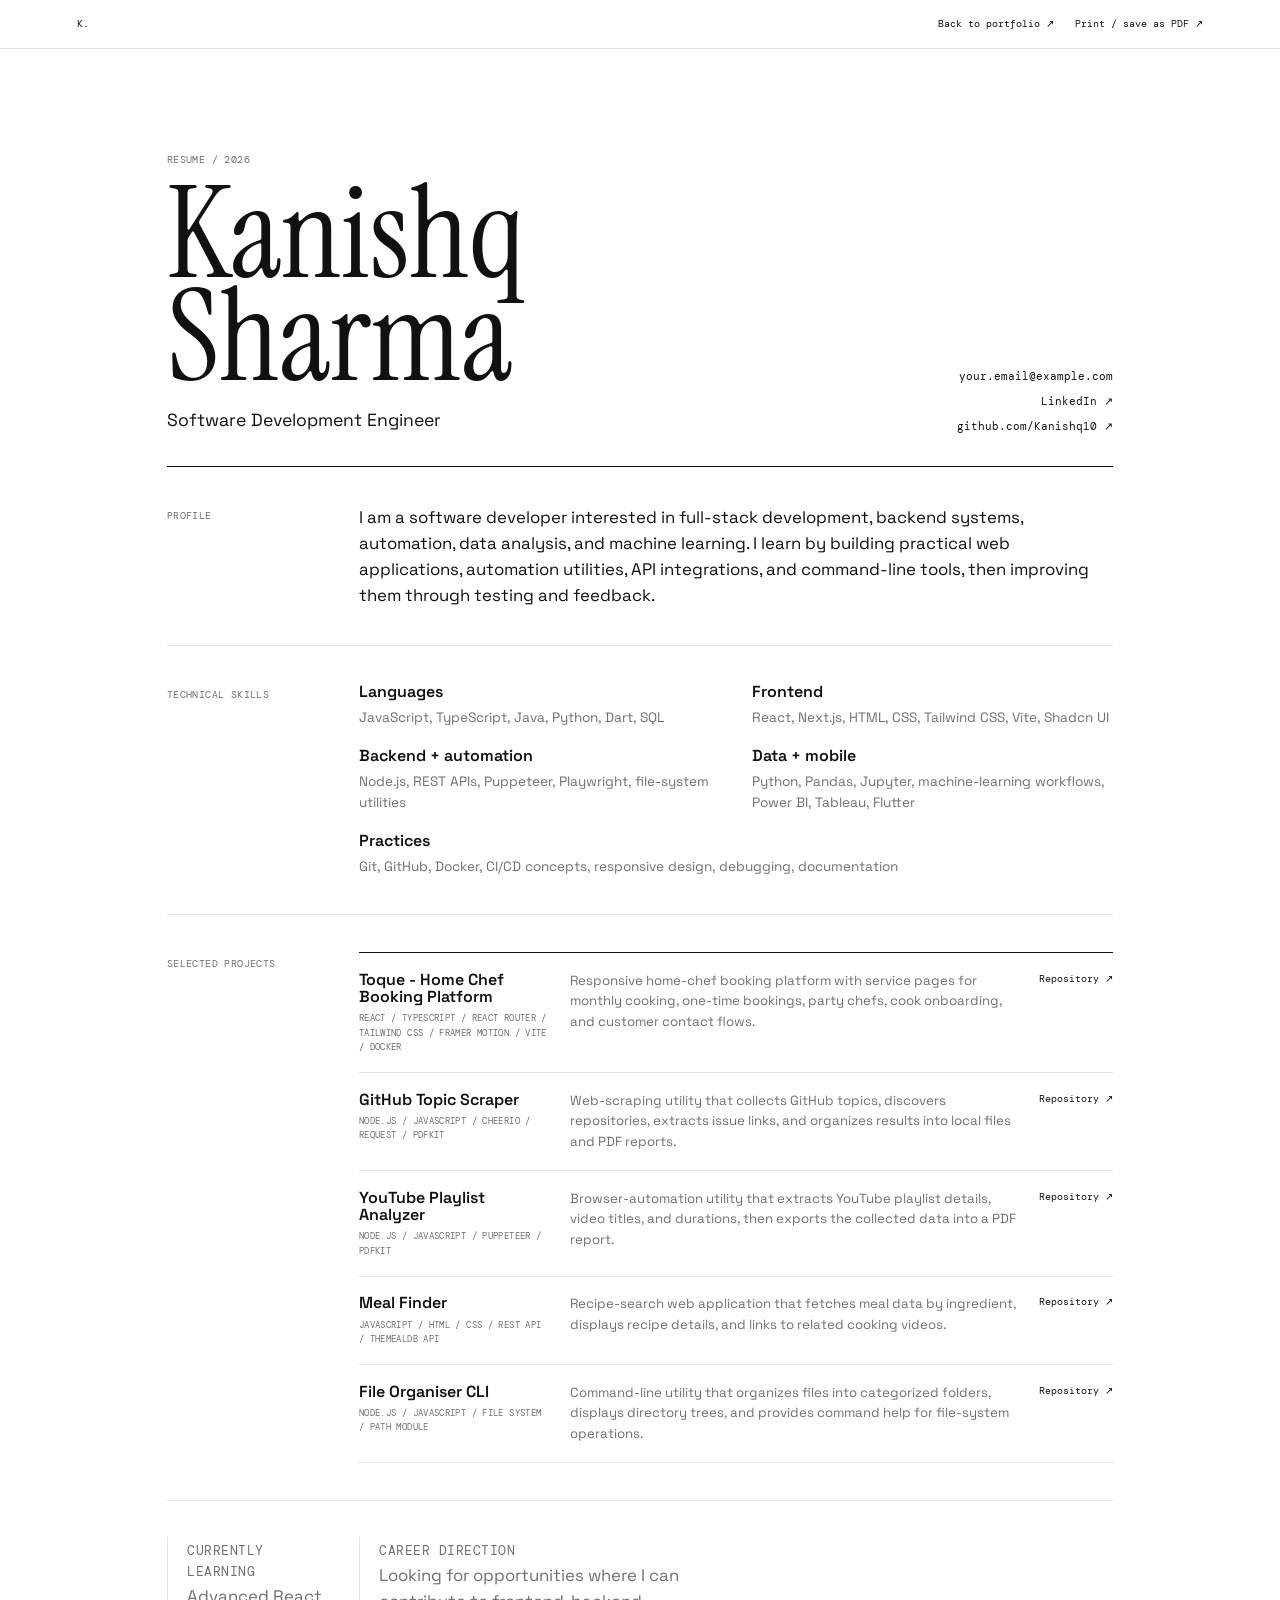
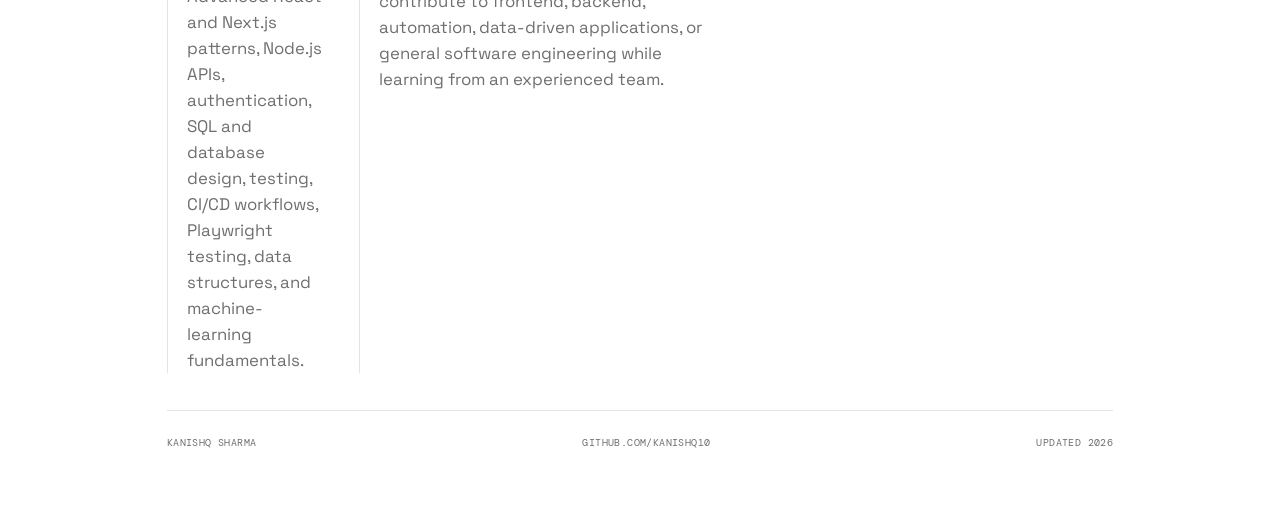
==== resume.html @ d42fa57b "Create portfolio" ====
<!doctype html>
<html lang="en">

<head>
    <meta charset="UTF-8">
    <meta name="viewport" content="width=device-width, initial-scale=1.0">
    <meta name="description" content="Resume of Kanishq Sharma, a software development engineer exploring full-stack development, automation, and data.">
    <title>Kanishq Sharma | Resume</title>
    <link rel="preconnect" href="https://fonts.googleapis.com">
    <link rel="preconnect" href="https://fonts.gstatic.com" crossorigin>
    <link href="https://fonts.googleapis.com/css2?family=DM+Mono:wght@400;500&family=Instrument+Serif:ital@0;1&family=Space+Grotesk:wght@400;500;600;700&display=swap" rel="stylesheet">
    <link rel="stylesheet" href="resume.css">
</head>

<body>
    <header class="resume-toolbar">
        <a class="resume-brand" href="index.html" aria-label="Back to portfolio">K<span>.</span></a>
        <nav aria-label="Resume actions">
            <a href="index.html">Back to portfolio <span aria-hidden="true">↗</span></a>
            <button id="print-resume" type="button">Print / save as PDF <span aria-hidden="true">↗</span></button>
        </nav>
    </header>

    <main class="resume-page">
        <header class="resume-header">
            <div>
                <p class="resume-kicker">Resume / 2026</p>
                <h1>Kanishq Sharma</h1>
                <p class="resume-role">Software Development Engineer</p>
            </div>
            <div class="resume-contact">
                <a href="mailto:your.email@example.com">your.email@example.com</a>
                <a href="https://www.linkedin.com/in/kanishq-sharma-9b49661bb/" target="_blank" rel="noreferrer">LinkedIn ↗</a>
                <a href="https://github.com/Kanishq10" target="_blank" rel="noreferrer">github.com/Kanishq10 ↗</a>
            </div>
        </header>

        <section class="resume-section resume-profile" aria-labelledby="profile-title">
            <p class="resume-label" id="profile-title">Profile</p>
            <p>I am a software developer interested in full-stack development, backend systems, automation, data analysis, and machine learning. I learn by building practical web applications, automation utilities, API integrations, and command-line tools, then improving them through testing and feedback.</p>
        </section>

        <section class="resume-section" aria-labelledby="skills-title">
            <p class="resume-label" id="skills-title">Technical skills</p>
            <div class="resume-skill-grid">
                <div><h2>Languages</h2><p>JavaScript, TypeScript, Java, Python, Dart, SQL</p></div>
                <div><h2>Frontend</h2><p>React, Next.js, HTML, CSS, Tailwind CSS, Vite, Shadcn UI</p></div>
                <div><h2>Backend + automation</h2><p>Node.js, REST APIs, Puppeteer, Playwright, file-system utilities</p></div>
                <div><h2>Data + mobile</h2><p>Python, Pandas, Jupyter, machine-learning workflows, Power BI, Tableau, Flutter</p></div>
                <div><h2>Practices</h2><p>Git, GitHub, Docker, CI/CD concepts, responsive design, debugging, documentation</p></div>
            </div>
        </section>

        <section class="resume-section" aria-labelledby="projects-title">
            <p class="resume-label" id="projects-title">Selected projects</p>
            <div class="resume-project-list">
                <article class="resume-project">
                    <div><h2>Toque - Home Chef Booking Platform</h2><p class="resume-project-meta">React / TypeScript / React Router / Tailwind CSS / Framer Motion / Vite / Docker</p></div>
                    <p>Responsive home-chef booking platform with service pages for monthly cooking, one-time bookings, party chefs, cook onboarding, and customer contact flows.</p>
                    <a href="https://github.com/Kanishq10/Toque_chef_hire" target="_blank" rel="noreferrer">Repository ↗</a>
                </article>
                <article class="resume-project">
                    <div><h2>GitHub Topic Scraper</h2><p class="resume-project-meta">Node.js / JavaScript / Cheerio / Request / PDFKit</p></div>
                    <p>Web-scraping utility that collects GitHub topics, discovers repositories, extracts issue links, and organizes results into local files and PDF reports.</p>
                    <a href="https://github.com/Kanishq10/Github_Scrapper" target="_blank" rel="noreferrer">Repository ↗</a>
                </article>
                <article class="resume-project">
                    <div><h2>YouTube Playlist Analyzer</h2><p class="resume-project-meta">Node.js / JavaScript / Puppeteer / PDFKit</p></div>
                    <p>Browser-automation utility that extracts YouTube playlist details, video titles, and durations, then exports the collected data into a PDF report.</p>
                    <a href="https://github.com/Kanishq10/Youtube_playlist_analyser" target="_blank" rel="noreferrer">Repository ↗</a>
                </article>
                <article class="resume-project">
                    <div><h2>Meal Finder</h2><p class="resume-project-meta">JavaScript / HTML / CSS / REST API / TheMealDB API</p></div>
                    <p>Recipe-search web application that fetches meal data by ingredient, displays recipe details, and links to related cooking videos.</p>
                    <a href="https://github.com/Kanishq10/meal-search-api" target="_blank" rel="noreferrer">Repository ↗</a>
                </article>
                <article class="resume-project">
                    <div><h2>File Organiser CLI</h2><p class="resume-project-meta">Node.js / JavaScript / File System / Path Module</p></div>
                    <p>Command-line utility that organizes files into categorized folders, displays directory trees, and provides command help for file-system operations.</p>
                    <a href="https://github.com/Kanishq10/FileOrganiser" target="_blank" rel="noreferrer">Repository ↗</a>
                </article>
            </div>
        </section>

        <section class="resume-section resume-two-column" aria-labelledby="focus-title">
            <div>
                <p class="resume-label" id="focus-title">Currently learning</p>
                <p>Advanced React and Next.js patterns, Node.js APIs, authentication, SQL and database design, testing, CI/CD workflows, Playwright testing, data structures, and machine-learning fundamentals.</p>
            </div>
            <div>
                <p class="resume-label">Career direction</p>
                <p>Looking for opportunities where I can contribute to frontend, backend, automation, data-driven applications, or general software engineering while learning from an experienced team.</p>
            </div>
        </section>

        <footer class="resume-footer">
            <span>Kanishq Sharma</span>
            <span>github.com/Kanishq10</span>
            <span>Updated 2026</span>
        </footer>
    </main>

    <script src="scripts/main.js" defer></script>
</body>

</html>
---- resume.css ----
:root {
    --paper: #ffffff;
    --ink: #111111;
    --muted: #6f6f6f;
    --line: #e4e4e4;
    --accent: #111111;
    --font-display: "Instrument Serif", Georgia, serif;
    --font-body: "Space Grotesk", sans-serif;
    --font-mono: "DM Mono", monospace;
}

* {
    box-sizing: border-box;
}

html {
    background: var(--paper);
}

body {
    background-color: var(--paper);
    background-image: none;
    color: var(--ink);
    font-family: var(--font-body);
    line-height: 1.55;
    margin: 0;
}

a {
    color: inherit;
}

button {
    color: inherit;
    cursor: pointer;
    font: inherit;
}

:focus-visible {
    outline: 2px solid var(--accent);
    outline-offset: 4px;
}

.resume-toolbar {
    align-items: center;
    border-bottom: 1px solid var(--line);
    display: flex;
    justify-content: space-between;
    padding: 1rem clamp(1.1rem, 6vw, 5.5rem);
}

.resume-brand {
    font-family: var(--font-display);
    font-size: 1.7rem;
    line-height: 1;
    text-decoration: none;
}

.resume-brand span {
    color: var(--accent);
}

.resume-toolbar nav {
    align-items: center;
    display: flex;
    gap: 1.3rem;
}

.resume-toolbar a,
.resume-toolbar button {
    background: transparent;
    border: 0;
    font-family: var(--font-mono);
    font-size: .65rem;
    padding: 0;
    text-decoration: none;
}

.resume-toolbar a:hover,
.resume-toolbar button:hover {
    color: var(--accent);
}

.resume-page {
    margin: 0 auto;
    max-width: 1100px;
    padding: clamp(3rem, 8vw, 7rem) clamp(1.1rem, 6vw, 5.5rem) 4rem;
}

.resume-header {
    align-items: end;
    border-bottom: 1px solid var(--ink);
    display: grid;
    gap: 3rem;
    grid-template-columns: minmax(0, 1fr) 15rem;
    padding-bottom: 2rem;
}

.resume-kicker,
.resume-label,
.resume-project-meta,
.resume-footer {
    color: var(--muted);
    font-family: var(--font-mono);
    font-size: .63rem;
    letter-spacing: .04em;
    text-transform: uppercase;
}

.resume-kicker {
    margin: 0 0 1rem;
}

.resume-header h1 {
    font-family: var(--font-display);
    font-size: clamp(4rem, 10vw, 8rem);
    font-weight: 400;
    letter-spacing: 0;
    line-height: .8;
    margin: 0 0 1.2rem;
}

.resume-role {
    font-size: 1.1rem;
    margin: 0;
}

.resume-contact {
    display: grid;
    gap: .5rem;
    justify-items: end;
}

.resume-contact a {
    font-family: var(--font-mono);
    font-size: .68rem;
    text-align: right;
    text-decoration: none;
}

.resume-contact a:hover,
.resume-project a:hover {
    color: var(--accent);
}

.resume-section {
    border-bottom: 1px solid var(--line);
    display: grid;
    gap: 2rem;
    grid-template-columns: 10rem minmax(0, 1fr);
    padding: 2.3rem 0;
}

.resume-label {
    margin: .25rem 0 0;
}

.resume-profile > p:last-child,
.resume-two-column p:last-child {
    font-size: 1.05rem;
    margin: 0;
    max-width: 48rem;
}

.resume-skill-grid {
    display: grid;
    gap: 1.2rem 2rem;
    grid-template-columns: repeat(2, minmax(0, 1fr));
}

.resume-skill-grid div:last-child {
    grid-column: 1 / -1;
}

.resume-skill-grid h2,
.resume-project h2 {
    font-size: 1rem;
    font-weight: 600;
    line-height: 1.1;
    margin: 0 0 .4rem;
}

.resume-skill-grid p {
    color: var(--muted);
    font-size: .85rem;
    margin: 0;
}

.resume-project-list {
    border-top: 1px solid var(--ink);
}

.resume-project {
    border-bottom: 1px solid var(--line);
    display: grid;
    gap: 1.2rem;
    grid-template-columns: 12rem minmax(0, 1fr) auto;
    padding: 1.1rem 0;
}

.resume-project h2 {
    margin-bottom: .35rem;
}

.resume-project-meta {
    font-size: .58rem;
    margin: 0;
}

.resume-project > p {
    color: var(--muted);
    font-size: .83rem;
    margin: 0;
}

.resume-project a {
    font-family: var(--font-mono);
    font-size: .62rem;
    text-decoration: none;
    white-space: nowrap;
}

.resume-two-column {
    grid-template-columns: 10rem repeat(2, minmax(0, 1fr));
}

.resume-two-column > div {
    border-left: 1px solid var(--line);
    padding-left: 1.2rem;
}

.resume-two-column p {
    color: var(--muted);
    font-size: .83rem;
    margin: .25rem 0 0;
}

.resume-footer {
    display: flex;
    gap: 1rem;
    justify-content: space-between;
    padding-top: 1.5rem;
}

@media (max-width: 760px) {
    .resume-toolbar nav {
        gap: .8rem;
    }

    .resume-toolbar nav a {
        display: none;
    }

    .resume-header,
    .resume-section,
    .resume-two-column {
        grid-template-columns: 1fr;
    }

    .resume-header {
        align-items: start;
        gap: 2rem;
    }

    .resume-contact {
        justify-items: start;
    }

    .resume-contact a {
        text-align: left;
    }

    .resume-project {
        grid-template-columns: 1fr;
        gap: .6rem;
    }

    .resume-project a {
        justify-self: start;
    }

    .resume-skill-grid {
        grid-template-columns: 1fr;
    }

    .resume-skill-grid div:last-child {
        grid-column: auto;
    }

    .resume-two-column > div {
        border-left: 0;
        border-top: 1px solid var(--line);
        padding-left: 0;
        padding-top: 1.2rem;
    }

    .resume-two-column > div:first-child {
        border-top: 0;
        padding-top: 0;
    }

    .resume-footer {
        align-items: start;
        flex-direction: column;
    }
}

@media print {
    @page {
        margin: 14mm;
        size: A4;
    }

    body {
        background: #fff;
    }

    .resume-toolbar {
        display: none;
    }

    .resume-page {
        max-width: none;
        padding: 0;
    }

    .resume-header h1 {
        font-size: 4.8rem;
    }

    .resume-section {
        break-inside: avoid;
        padding: 1.35rem 0;
    }

    .resume-project {
        break-inside: avoid;
        padding: .75rem 0;
    }
}
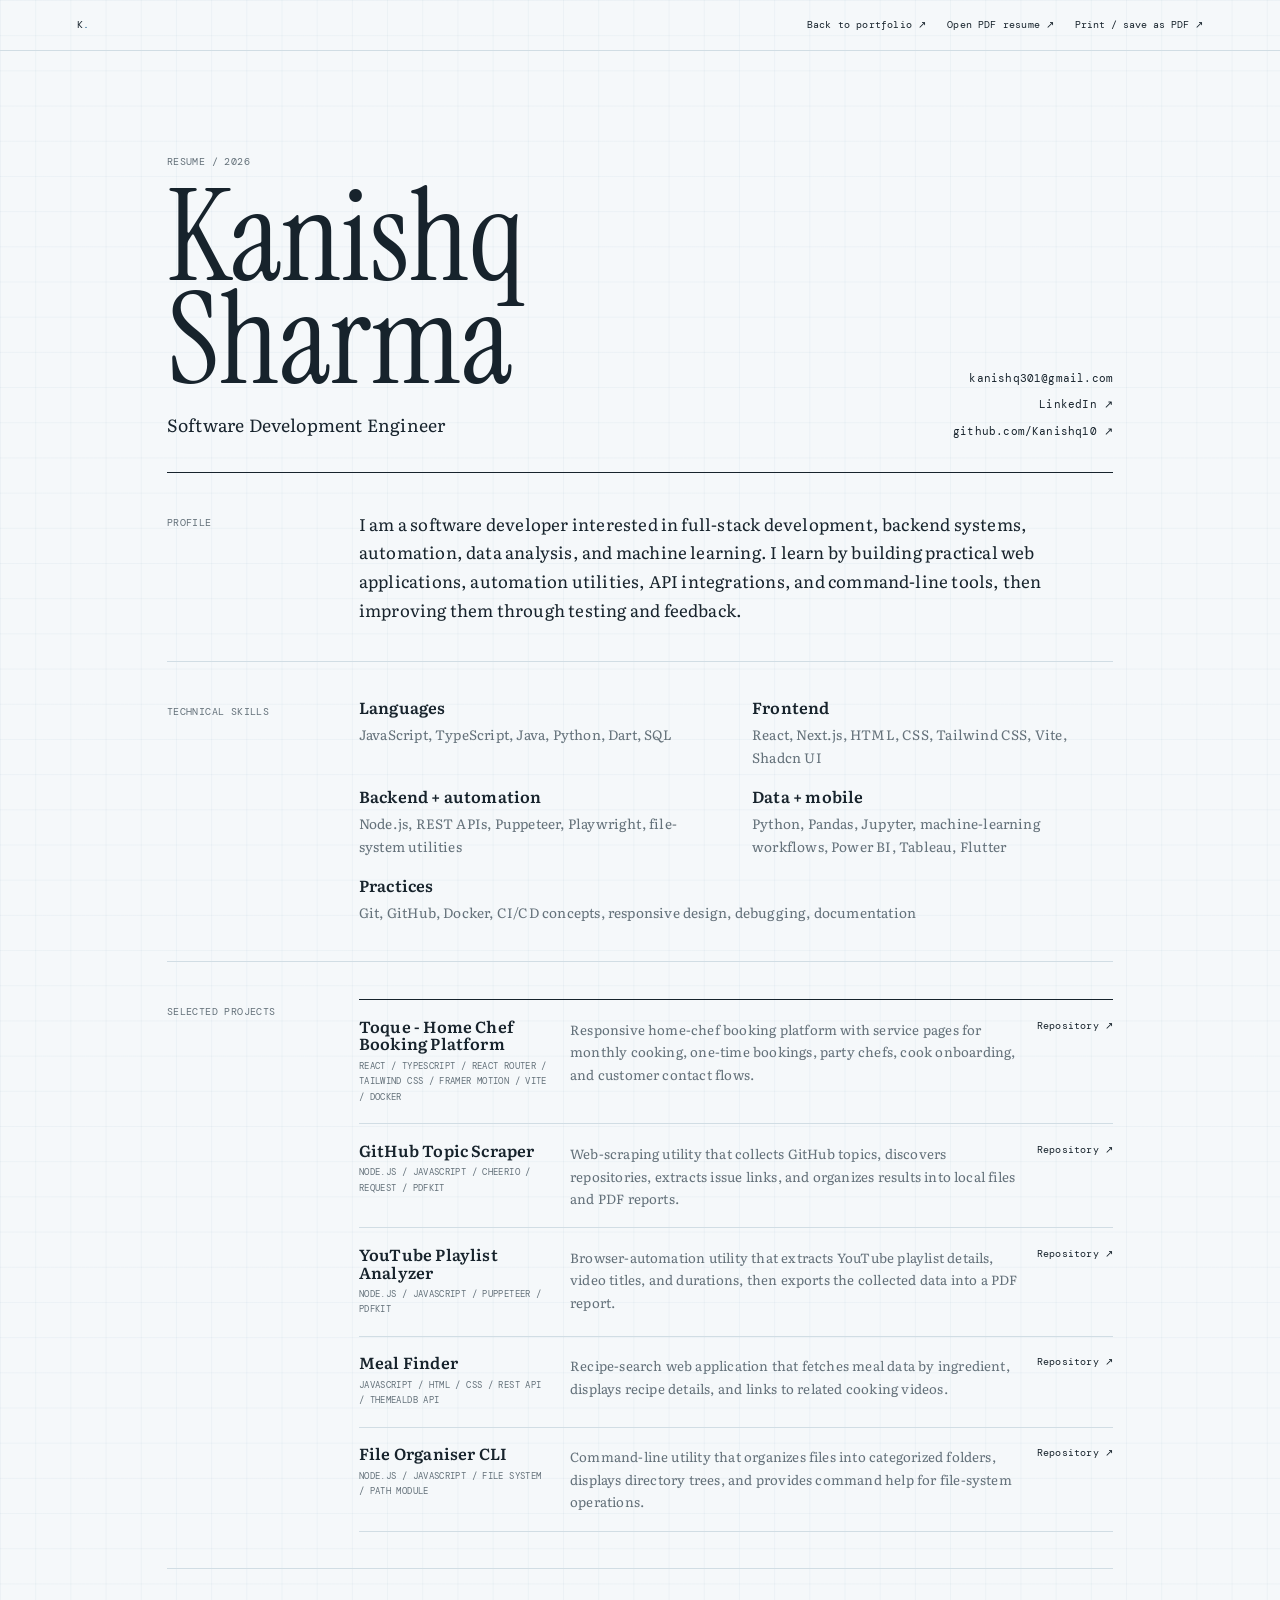
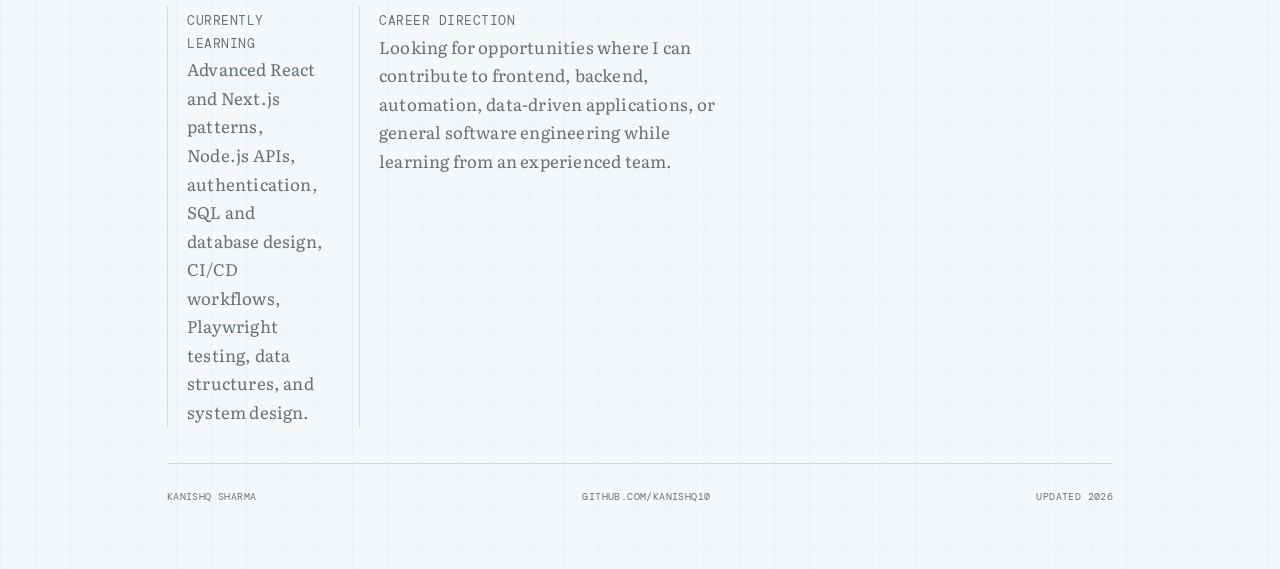
==== commit 3402ef77: "portfolio v1" ====
--- a/resume.html
+++ b/resume.html
@@ -8,7 +8,7 @@
     <title>Kanishq Sharma | Resume</title>
     <link rel="preconnect" href="https://fonts.googleapis.com">
     <link rel="preconnect" href="https://fonts.gstatic.com" crossorigin>
-    <link href="https://fonts.googleapis.com/css2?family=DM+Mono:wght@400;500&family=Instrument+Serif:ital@0;1&family=Space+Grotesk:wght@400;500;600;700&display=swap" rel="stylesheet">
+    <link href="https://fonts.googleapis.com/css2?family=Caveat:wght@500&family=DM+Mono:wght@400;500&family=Instrument+Serif:ital@0;1&family=Literata:opsz,wght@7..72,400;7..72,500;7..72,600&display=swap" rel="stylesheet">
     <link rel="stylesheet" href="resume.css">
 </head>
 
@@ -17,6 +17,7 @@
         <a class="resume-brand" href="index.html" aria-label="Back to portfolio">K<span>.</span></a>
         <nav aria-label="Resume actions">
             <a href="index.html">Back to portfolio <span aria-hidden="true">↗</span></a>
+            <a href="resume.pdf" target="_blank" rel="noreferrer">Open PDF resume <span aria-hidden="true">↗</span></a>
             <button id="print-resume" type="button">Print / save as PDF <span aria-hidden="true">↗</span></button>
         </nav>
     </header>
@@ -29,7 +30,7 @@
                 <p class="resume-role">Software Development Engineer</p>
             </div>
             <div class="resume-contact">
-                <a href="mailto:your.email@example.com">your.email@example.com</a>
+                <a href="mailto:kanishq301@gmail.com">kanishq301@gmail.com</a>
                 <a href="https://www.linkedin.com/in/kanishq-sharma-9b49661bb/" target="_blank" rel="noreferrer">LinkedIn ↗</a>
                 <a href="https://github.com/Kanishq10" target="_blank" rel="noreferrer">github.com/Kanishq10 ↗</a>
             </div>
@@ -85,7 +86,7 @@
         <section class="resume-section resume-two-column" aria-labelledby="focus-title">
             <div>
                 <p class="resume-label" id="focus-title">Currently learning</p>
-                <p>Advanced React and Next.js patterns, Node.js APIs, authentication, SQL and database design, testing, CI/CD workflows, Playwright testing, data structures, and machine-learning fundamentals.</p>
+                <p>Advanced React and Next.js patterns, Node.js APIs, authentication, SQL and database design, CI/CD workflows, Playwright testing, data structures, and system design.</p>
             </div>
             <div>
                 <p class="resume-label">Career direction</p>
--- a/resume.css
+++ b/resume.css
@@ -1,11 +1,11 @@
 :root {
-    --paper: #ffffff;
-    --ink: #111111;
-    --muted: #6f6f6f;
-    --line: #e4e4e4;
-    --accent: #111111;
+    --paper: #f5f8fa;
+    --ink: #17232c;
+    --muted: #64717a;
+    --line: #d1dde4;
+    --accent: #1d5f8c;
     --font-display: "Instrument Serif", Georgia, serif;
-    --font-body: "Space Grotesk", sans-serif;
+    --font-body: "Literata", Georgia, serif;
     --font-mono: "DM Mono", monospace;
 }
 
@@ -19,10 +19,12 @@
 
 body {
     background-color: var(--paper);
-    background-image: none;
+    background-image: linear-gradient(rgba(29, 95, 140, .045) 1px, transparent 1px), linear-gradient(90deg, rgba(29, 95, 140, .045) 1px, transparent 1px);
+    background-size: 2.2rem 2.2rem;
     color: var(--ink);
     font-family: var(--font-body);
-    line-height: 1.55;
+    letter-spacing: .012em;
+    line-height: 1.7;
     margin: 0;
 }
 
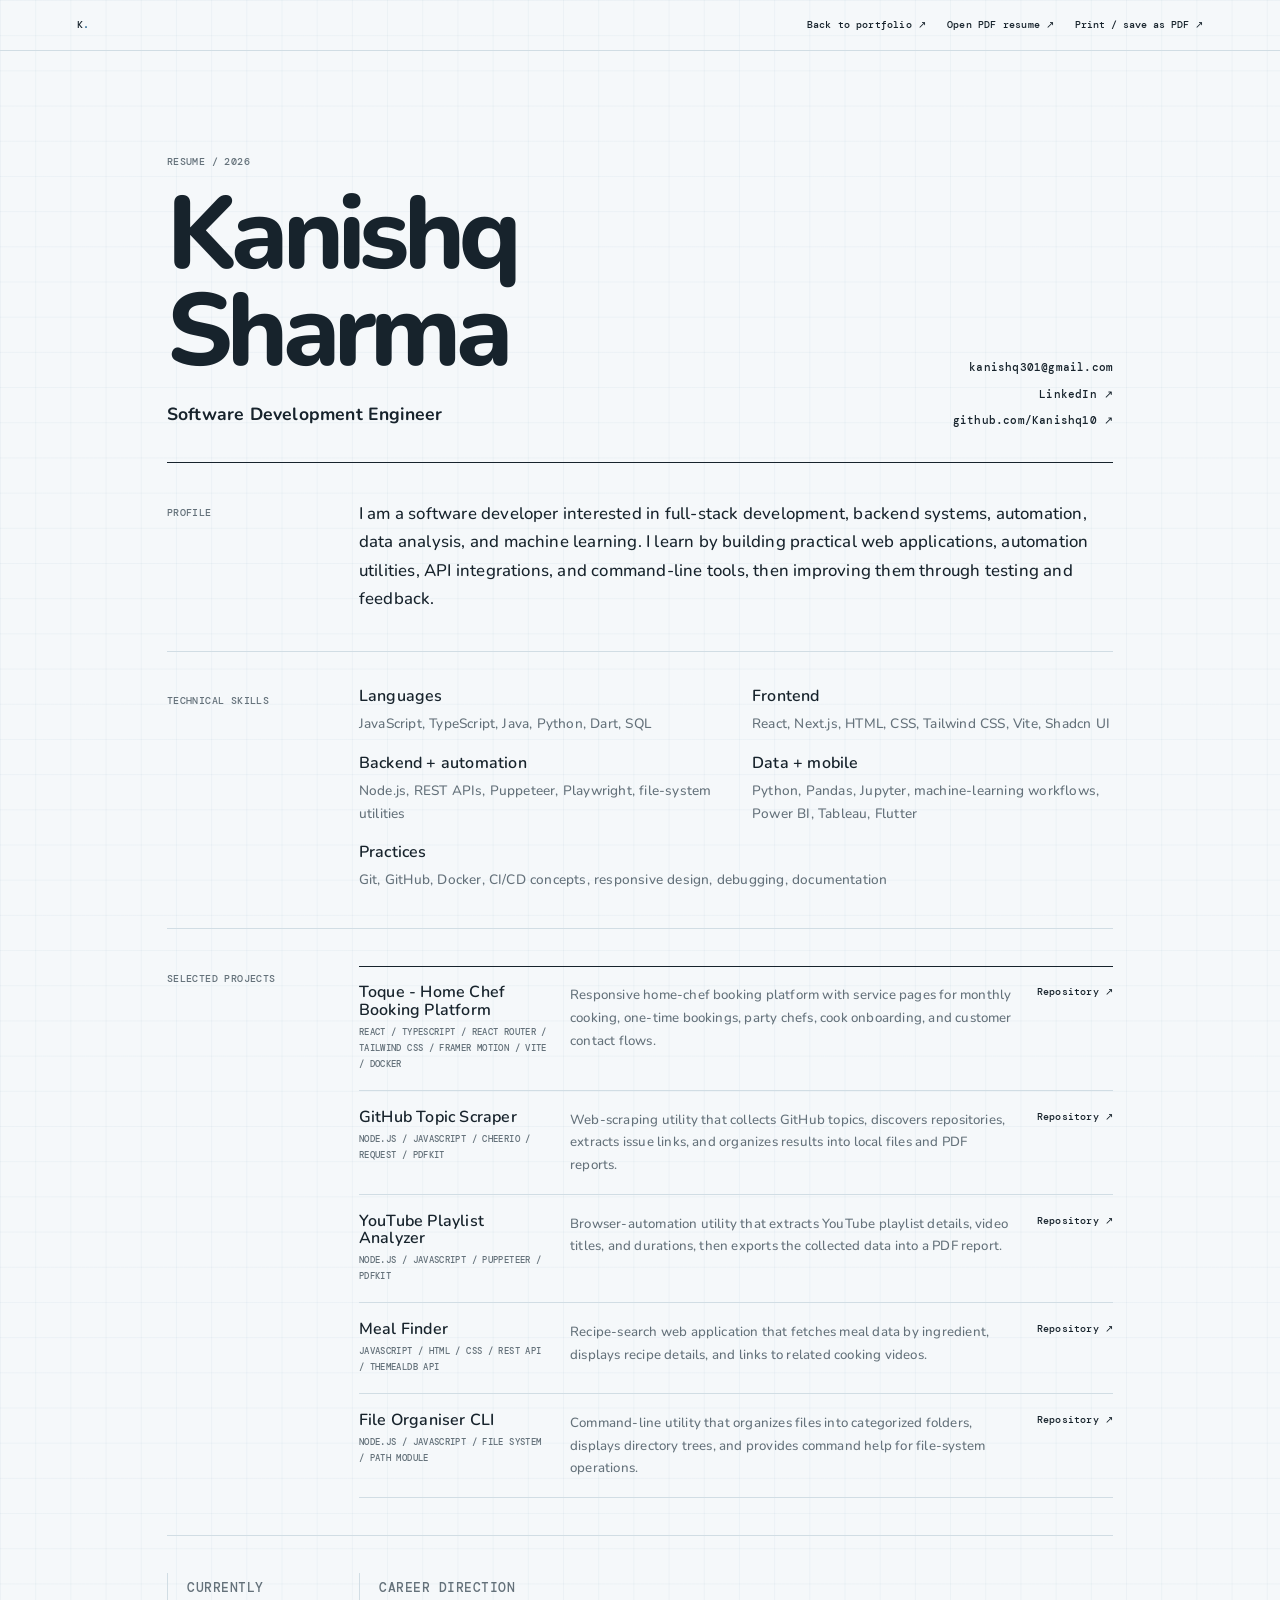
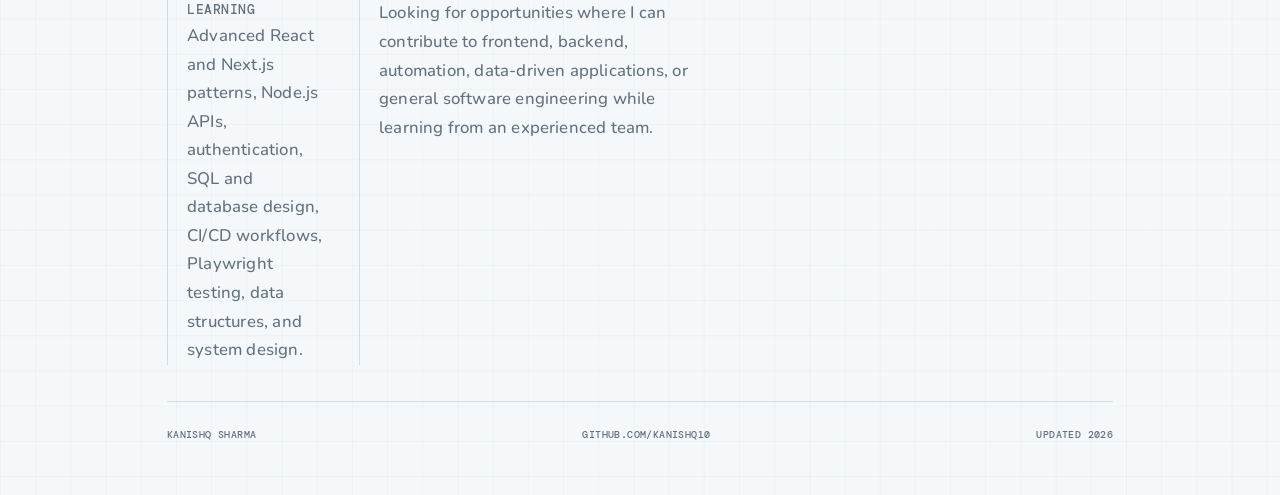
==== commit 2a807829: "enhancing the visaul and changing fonts" ====
--- a/resume.html
+++ b/resume.html
@@ -8,7 +8,7 @@
     <title>Kanishq Sharma | Resume</title>
     <link rel="preconnect" href="https://fonts.googleapis.com">
     <link rel="preconnect" href="https://fonts.gstatic.com" crossorigin>
-    <link href="https://fonts.googleapis.com/css2?family=Caveat:wght@500&family=DM+Mono:wght@400;500&family=Instrument+Serif:ital@0;1&family=Literata:opsz,wght@7..72,400;7..72,500;7..72,600&display=swap" rel="stylesheet">
+    <link href="https://fonts.googleapis.com/css2?family=Caveat:wght@500&family=DM+Mono:wght@400;500&family=Instrument+Serif:ital@0;1&family=Nunito:wght@400;500;600;700;800&display=swap" rel="stylesheet">
     <link rel="stylesheet" href="resume.css">
 </head>
 
--- a/resume.css
+++ b/resume.css
@@ -5,7 +5,7 @@
     --line: #d1dde4;
     --accent: #1d5f8c;
     --font-display: "Instrument Serif", Georgia, serif;
-    --font-body: "Literata", Georgia, serif;
+    --font-body: "Nunito", sans-serif;
     --font-mono: "DM Mono", monospace;
 }
 
@@ -23,6 +23,8 @@
     background-size: 2.2rem 2.2rem;
     color: var(--ink);
     font-family: var(--font-body);
+    font-size: 1.02rem;
+    font-weight: 500;
     letter-spacing: .012em;
     line-height: 1.7;
     margin: 0;
@@ -114,16 +116,17 @@
 }
 
 .resume-header h1 {
-    font-family: var(--font-display);
-    font-size: clamp(4rem, 10vw, 8rem);
-    font-weight: 400;
-    letter-spacing: 0;
-    line-height: .8;
+    font-family: var(--font-body);
+    font-size: clamp(3.2rem, 8vw, 6.8rem);
+    font-weight: 800;
+    letter-spacing: -.055em;
+    line-height: .95;
     margin: 0 0 1.2rem;
 }
 
 .resume-role {
     font-size: 1.1rem;
+    font-weight: 700;
     margin: 0;
 }
 
